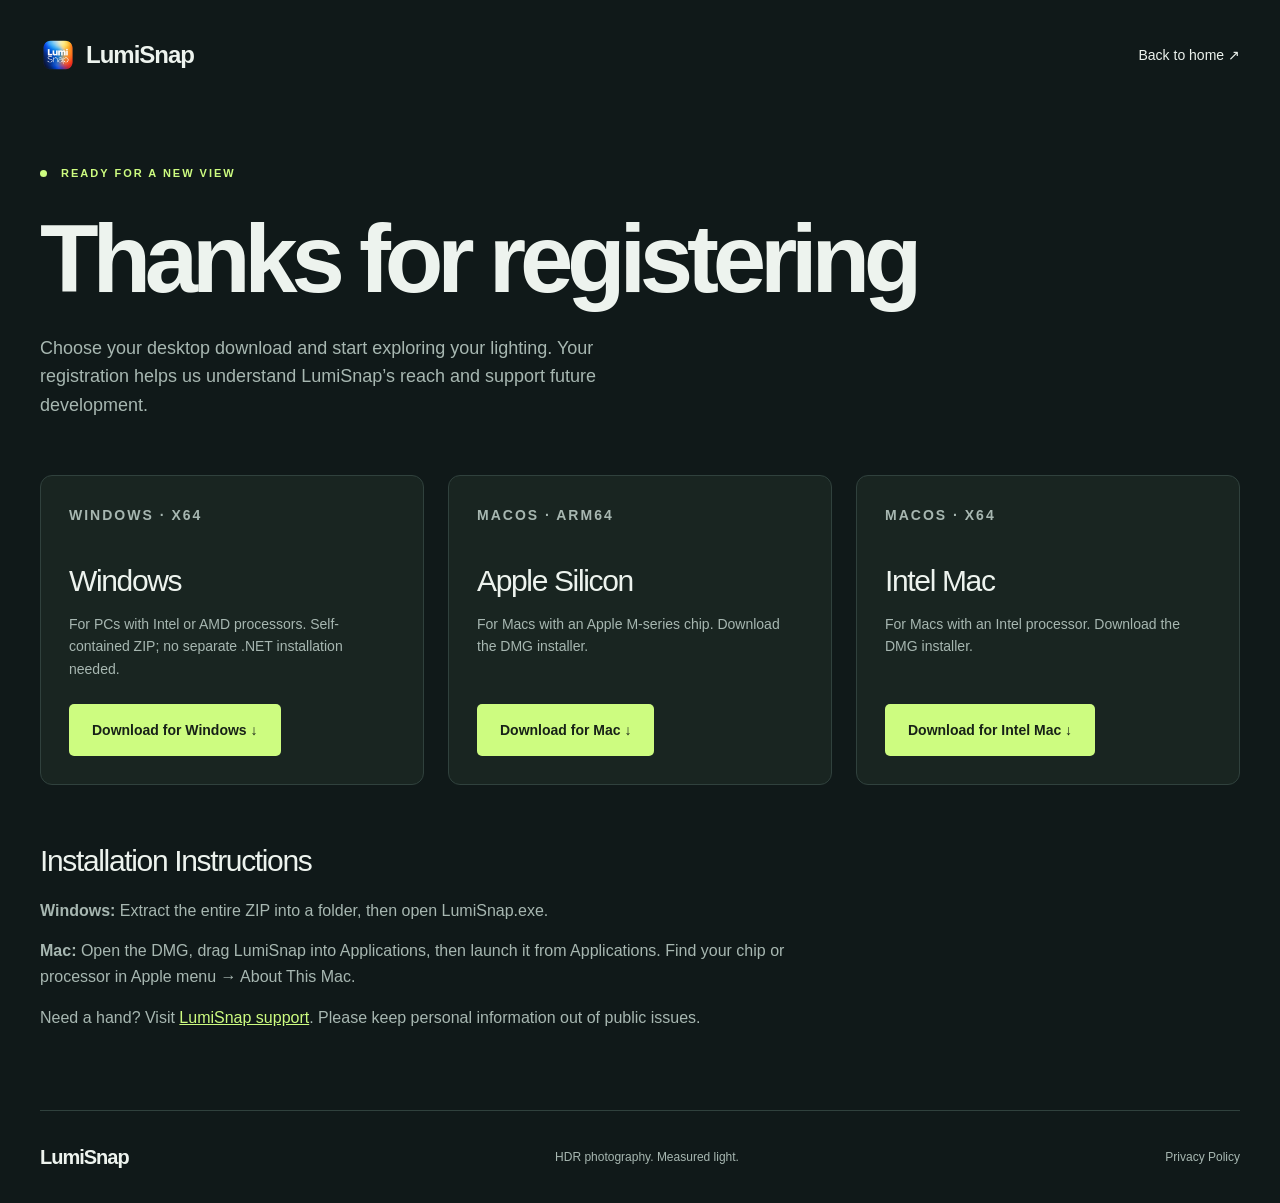
==== download.html @ 951096bb "v 0.1.0" ====
<!doctype html>
<html lang="en">
<head><meta charset="utf-8"><meta name="viewport" content="width=device-width, initial-scale=1"><meta name="robots" content="noindex"><meta name="description" content="Download LumiSnap for Windows and macOS."><title>Download LumiSnap</title><link rel="icon" href="assets/icon.png"><link rel="stylesheet" href="styles.css"><style>
.download-hero{padding-block:55px 35px}.download-hero h1{font-size:clamp(52px,8vw,96px)}.download-hero>p:last-child{max-width:620px;color:var(--muted);font-size:18px}.downloads{display:grid;grid-template-columns:repeat(3,1fr);gap:24px;padding-block:20px 60px}.download-card{border:1px solid var(--line);border-radius:12px;padding:28px;background:#192521;display:flex;flex-direction:column;align-items:start}.download-card h2{font-size:30px;margin:15px 0}.download-card p{color:var(--muted);font-size:14px;margin-bottom:24px}.download-card .button{margin-top:auto;gap:18px}.install{padding-bottom:65px;max-width:800px}.install h2{font-size:30px;margin-bottom:20px}.install p{color:var(--muted);margin-bottom:15px}.install a{color:var(--accent);text-decoration:underline}@media(max-width:850px){.downloads{grid-template-columns:1fr}.download-card{padding:24px}}
</style></head>
<body><header class="wrap"><a class="brand" href="./"><img src="assets/icon.png" alt="" width="36" height="36">LumiSnap</a><nav aria-label="Main navigation"><a href="./">Back to home ↗</a></nav></header>
<main class="wrap"><section class="download-hero"><p class="eyebrow"><span class="status-dot"></span> READY FOR A NEW VIEW</p><h1>Thanks for registering</h1><p>Choose your desktop download and start exploring your lighting. Your registration helps us understand LumiSnap’s reach and support future development.</p></section>
<section class="downloads" aria-label="Desktop downloads">
<article class="download-card"><p class="eyebrow">WINDOWS · X64</p><h2>Windows</h2><p>For PCs with Intel or AMD processors. Self-contained ZIP; no separate .NET installation needed.</p><a class="button" href="installers/V_0_1_0/LumiSnap-0.1.0-win-x64.zip">Download for Windows ↓</a></article>
<article class="download-card"><p class="eyebrow">MACOS · ARM64</p><h2>Apple Silicon</h2><p>For Macs with an Apple M-series chip. Download the DMG installer.</p><a class="button" href="installers/V_0_1_0/LumiSnap-0.1.0-macOS-arm64.dmg">Download for Mac ↓</a></article>
<article class="download-card"><p class="eyebrow">MACOS · X64</p><h2>Intel Mac</h2><p>For Macs with an Intel processor. Download the DMG installer.</p><a class="button" href="installers/V_0_1_0/LumiSnap-0.1.0-macOS-x64.dmg">Download for Intel Mac ↓</a></article>
</section><section class="install"><h2>Installation Instructions</h2><p><strong>Windows:</strong> Extract the entire ZIP into a folder, then open LumiSnap.exe.</p><p><strong>Mac:</strong> Open the DMG, drag LumiSnap into Applications, then launch it from Applications. Find your chip or processor in Apple menu → About This Mac.</p><p>Need a hand? Visit <a href="https://github.com/tkdogan/LumiSnap/issues">LumiSnap support</a>. Please keep personal information out of public issues.</p></section></main>
<footer class="wrap"><a class="brand" href="./">LumiSnap</a><p>HDR photography. Measured light.</p><a href="privacy.html">Privacy Policy</a></footer></body></html>
---- styles.css ----
:root{color-scheme:dark;--bg:#101919;--text:#edf3ee;--muted:#a7b7b1;--line:#30413d;--accent:#cdfc80}*{box-sizing:border-box}html{scroll-behavior:smooth;scroll-padding-top:28px}body{margin:0;background:var(--bg);color:var(--text);font-family:Arial,Helvetica,sans-serif;line-height:1.6}a{color:inherit;text-decoration:none}a:focus-visible{outline:3px solid var(--accent);outline-offset:6px}img{display:block;max-width:100%;height:auto}figure,p,h1,h2,h3{margin:0}.wrap{width:min(1200px,calc(100% - 80px));margin-inline:auto}header{height:110px;display:flex;align-items:center;justify-content:space-between}.brand{display:flex;align-items:center;gap:10px;font-size:24px;font-weight:700;letter-spacing:-1px}.brand img{border-radius:9px}nav{display:flex;align-items:center;gap:34px;font-size:14px}.nav-cta{border:1px solid var(--line);padding:10px 18px;border-radius:30px}.hero{padding-top:66px}.eyebrow{font-size:11px;font-weight:700;letter-spacing:2px;color:var(--accent)}.status-dot{display:inline-block;width:7px;height:7px;border-radius:50%;background:var(--accent);margin-right:9px}h1{font-size:clamp(72px,9.7vw,132px);line-height:.99;letter-spacing:-.065em;margin:28px 0}h1 span{color:var(--accent)}.hero-bottom{display:flex;align-items:center;justify-content:space-between;margin:35px 0 54px}.hero-bottom p{color:var(--muted);font-size:18px}.button{display:inline-flex;gap:32px;align-items:center;justify-content:space-between;background:var(--accent);color:#172117;padding:15px 23px;border-radius:5px;font-size:14px;font-weight:700}.button:hover{background:#e0ffb0}.hero-image{padding:12px 12px 0;background:#202c28;border:1px solid var(--line);border-radius:10px}.hero-image img{border-radius:4px;width:100%}figcaption{color:var(--muted);font-size:12px;padding:15px 0}.hero-image figcaption{display:flex;justify-content:space-between;font-size:10px;letter-spacing:1.4px}.platform-strip{display:flex;justify-content:space-between;padding-block:28px;border-bottom:1px solid var(--line);color:var(--muted);font-size:13px}.platform-strip p{color:var(--text)}.platform-strip b{margin:0 18px;color:var(--accent)}.section{padding-block:110px}h2{font-size:clamp(40px,5.2vw,66px);line-height:1.08;letter-spacing:-.045em;font-weight:500}.section-heading{display:grid;grid-template-columns:1fr 2fr;gap:24px}.section-heading .eyebrow{grid-column:1/-1}.section-heading h2{grid-column:1}.section-heading{grid-template-columns:1.4fr 1fr}.section-heading>p:last-child{font-size:17px;color:var(--muted);max-width:390px;align-self:end;justify-self:end}.features{display:grid;grid-template-columns:repeat(3,1fr);gap:40px;margin:60px 0 45px}.features article{border-top:1px solid var(--line);padding-top:20px}.features article>span{font-size:12px;color:var(--accent)}h3{font-size:21px;letter-spacing:-.5px;margin:12px 0}.features p,.steps p{color:var(--muted);font-size:15px}.screenshot-grid{display:grid;grid-template-columns:1fr 1fr;gap:24px}.screenshot-grid img{border:1px solid var(--line);border-radius:6px}.mobile-section{background:#d9e2d6;color:#16251e;padding:90px 0}.mobile-layout{display:grid;grid-template-columns:1fr 1fr;gap:90px;align-items:center}.mobile-copy{max-width:490px}.mobile-copy .eyebrow{color:#466139}.mobile-copy h2{margin:23px 0}.mobile-copy>p:not(.eyebrow){color:#46584a}.mobile-copy ul{list-style:none;padding:0;margin:30px 0}.mobile-copy li{border-bottom:1px solid #b6c6b4;padding:13px 0;font-size:14px}.mobile-copy li:before{content:'↗';margin-right:14px;color:#456235}.text-link{font-size:14px;font-weight:700;border-bottom:1px solid;padding-bottom:5px}.mobile-copy .fine{font-size:11px;margin-top:28px;max-width:360px}.phone{max-width:285px;justify-self:center;padding:7px;background:#050505;border-radius:39px;box-shadow:0 30px 60px #182b1d30;transform:rotate(3deg)}.phone img{border-radius:33px}.workflow h2{margin:25px 0 50px}.steps{display:grid;grid-template-columns:repeat(3,1fr);gap:45px}.steps article{border-top:1px solid var(--line);padding-top:23px}.steps span{font-size:11px;letter-spacing:1.5px;color:var(--accent)}.get-section{border-top:1px solid var(--line);padding-block:65px 90px;display:grid;grid-template-columns:1fr 1fr;gap:40px}.get-section h2{margin-top:25px}.availability{display:grid;gap:25px}.availability article{border-bottom:1px solid var(--line);padding-bottom:22px}.availability p{font-size:14px;color:var(--muted)}.availability .release-note{font-size:12px;margin-top:13px;color:var(--accent)}.availability .button{margin-top:16px}.secondary{background:transparent;border:1px solid var(--accent);color:var(--accent)}footer{border-top:1px solid var(--line);display:flex;align-items:center;justify-content:space-between;padding-block:30px;color:var(--muted);font-size:12px}footer .brand{font-size:20px;color:var(--text)}[hidden]{display:none!important}@media(max-width:700px){.wrap{width:calc(100% - 36px)}header{height:85px}nav{gap:16px;font-size:12px}.nav-cta{padding:8px 10px}.brand{font-size:20px}.brand img{width:28px;height:28px}.hero{padding-top:40px}h1{font-size:clamp(60px,13vw,90px)}.hero-bottom{display:block;margin-bottom:30px}.hero-bottom p{font-size:16px;margin-bottom:24px}.hero-image{padding:5px 5px 0}.hero-image figcaption{font-size:8px;letter-spacing:0;gap:12px}.platform-strip{display:block;font-size:12px}.platform-strip p{margin-top:8px}.platform-strip b{margin:0 10px}.section{padding-block:65px}.section-heading,.features,.screenshot-grid,.mobile-layout,.steps,.get-section{grid-template-columns:1fr}.section-heading>p:last-child{justify-self:start}.features{gap:25px;margin-top:36px}.mobile-section{padding-block:60px}.mobile-layout{gap:45px}.phone{max-width:245px}.steps{gap:28px}.get-section{padding-block:50px;gap:30px}footer{flex-wrap:wrap;gap:15px}footer p{display:none}}@media(prefers-reduced-motion:reduce){html{scroll-behavior:auto}}
@media(max-width:450px){header{height:auto;min-height:110px;flex-wrap:wrap;gap:14px;padding-block:18px}header nav{width:100%;justify-content:space-between}.hero{padding-top:26px}}
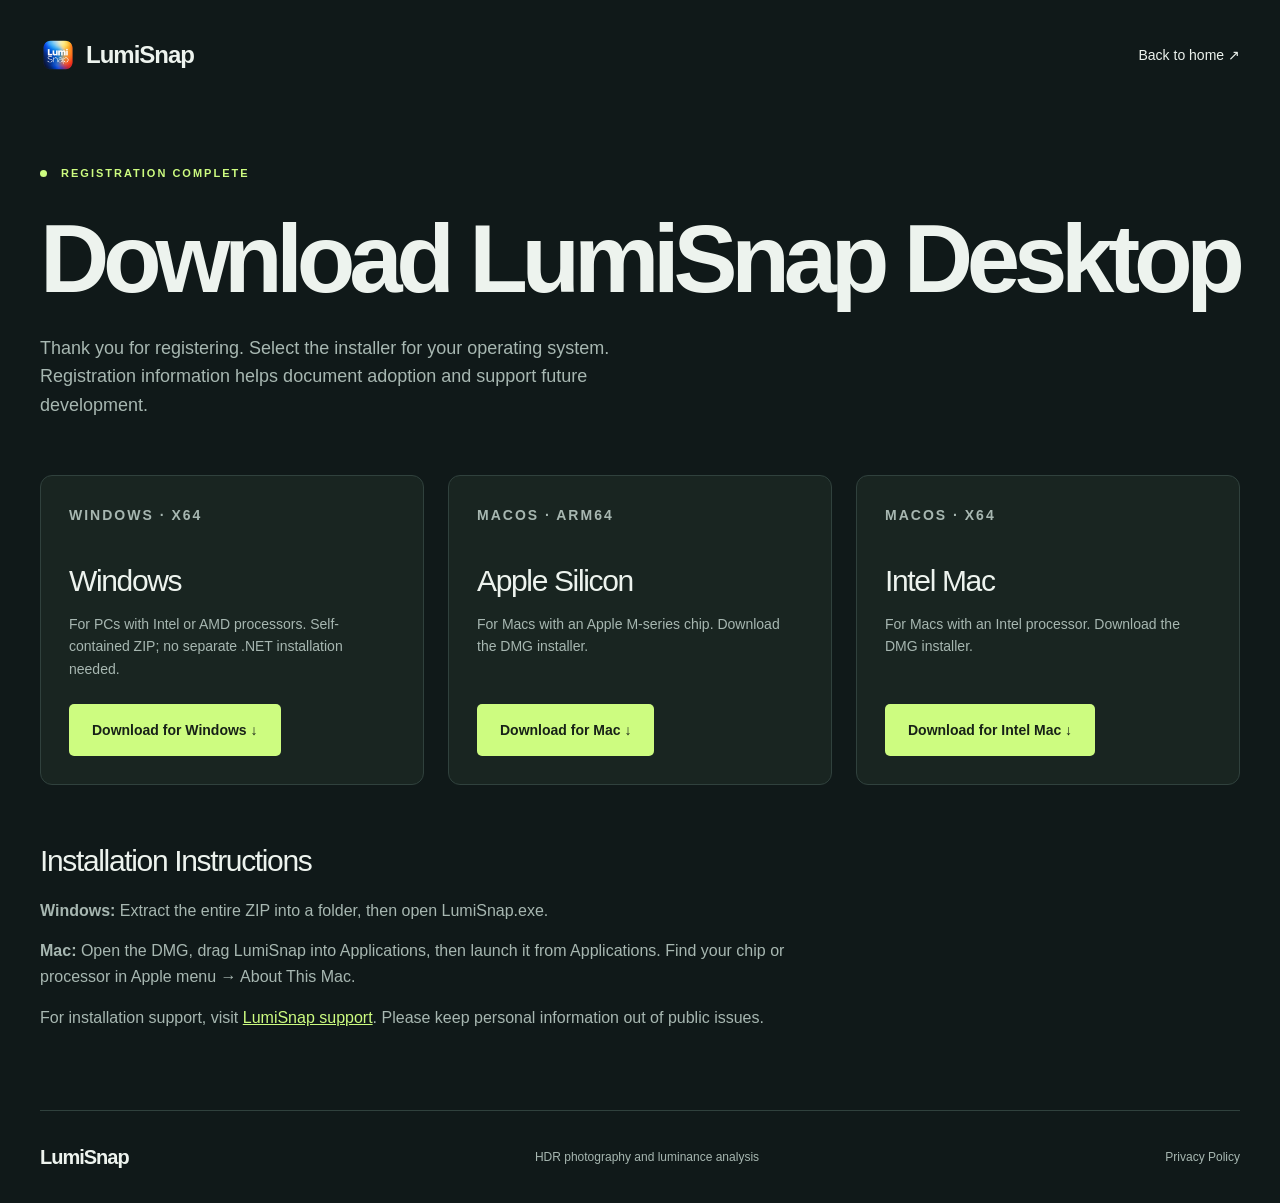
==== commit d1941439: "updated headlines and 2 new examples taken with phone" ====
--- a/download.html
+++ b/download.html
@@ -4,10 +4,10 @@
 .download-hero{padding-block:55px 35px}.download-hero h1{font-size:clamp(52px,8vw,96px)}.download-hero>p:last-child{max-width:620px;color:var(--muted);font-size:18px}.downloads{display:grid;grid-template-columns:repeat(3,1fr);gap:24px;padding-block:20px 60px}.download-card{border:1px solid var(--line);border-radius:12px;padding:28px;background:#192521;display:flex;flex-direction:column;align-items:start}.download-card h2{font-size:30px;margin:15px 0}.download-card p{color:var(--muted);font-size:14px;margin-bottom:24px}.download-card .button{margin-top:auto;gap:18px}.install{padding-bottom:65px;max-width:800px}.install h2{font-size:30px;margin-bottom:20px}.install p{color:var(--muted);margin-bottom:15px}.install a{color:var(--accent);text-decoration:underline}@media(max-width:850px){.downloads{grid-template-columns:1fr}.download-card{padding:24px}}
 </style></head>
 <body><header class="wrap"><a class="brand" href="./"><img src="assets/icon.png" alt="" width="36" height="36">LumiSnap</a><nav aria-label="Main navigation"><a href="./">Back to home ↗</a></nav></header>
-<main class="wrap"><section class="download-hero"><p class="eyebrow"><span class="status-dot"></span> READY FOR A NEW VIEW</p><h1>Thanks for registering</h1><p>Choose your desktop download and start exploring your lighting. Your registration helps us understand LumiSnap’s reach and support future development.</p></section>
+<main class="wrap"><section class="download-hero"><p class="eyebrow"><span class="status-dot"></span> REGISTRATION COMPLETE</p><h1>Download LumiSnap Desktop</h1><p>Thank you for registering. Select the installer for your operating system. Registration information helps document adoption and support future development.</p></section>
 <section class="downloads" aria-label="Desktop downloads">
 <article class="download-card"><p class="eyebrow">WINDOWS · X64</p><h2>Windows</h2><p>For PCs with Intel or AMD processors. Self-contained ZIP; no separate .NET installation needed.</p><a class="button" href="installers/V_0_1_0/LumiSnap-0.1.0-win-x64.zip">Download for Windows ↓</a></article>
 <article class="download-card"><p class="eyebrow">MACOS · ARM64</p><h2>Apple Silicon</h2><p>For Macs with an Apple M-series chip. Download the DMG installer.</p><a class="button" href="installers/V_0_1_0/LumiSnap-0.1.0-macOS-arm64.dmg">Download for Mac ↓</a></article>
 <article class="download-card"><p class="eyebrow">MACOS · X64</p><h2>Intel Mac</h2><p>For Macs with an Intel processor. Download the DMG installer.</p><a class="button" href="installers/V_0_1_0/LumiSnap-0.1.0-macOS-x64.dmg">Download for Intel Mac ↓</a></article>
-</section><section class="install"><h2>Installation Instructions</h2><p><strong>Windows:</strong> Extract the entire ZIP into a folder, then open LumiSnap.exe.</p><p><strong>Mac:</strong> Open the DMG, drag LumiSnap into Applications, then launch it from Applications. Find your chip or processor in Apple menu → About This Mac.</p><p>Need a hand? Visit <a href="https://github.com/tkdogan/LumiSnap/issues">LumiSnap support</a>. Please keep personal information out of public issues.</p></section></main>
-<footer class="wrap"><a class="brand" href="./">LumiSnap</a><p>HDR photography. Measured light.</p><a href="privacy.html">Privacy Policy</a></footer></body></html>
+</section><section class="install"><h2>Installation Instructions</h2><p><strong>Windows:</strong> Extract the entire ZIP into a folder, then open LumiSnap.exe.</p><p><strong>Mac:</strong> Open the DMG, drag LumiSnap into Applications, then launch it from Applications. Find your chip or processor in Apple menu → About This Mac.</p><p>For installation support, visit <a href="https://github.com/tkdogan/LumiSnap/issues">LumiSnap support</a>. Please keep personal information out of public issues.</p></section></main>
+<footer class="wrap"><a class="brand" href="./">LumiSnap</a><p>HDR photography and luminance analysis</p><a href="privacy.html">Privacy Policy</a></footer></body></html>
--- a/styles.css
+++ b/styles.css
@@ -1,2 +1,5 @@
 :root{color-scheme:dark;--bg:#101919;--text:#edf3ee;--muted:#a7b7b1;--line:#30413d;--accent:#cdfc80}*{box-sizing:border-box}html{scroll-behavior:smooth;scroll-padding-top:28px}body{margin:0;background:var(--bg);color:var(--text);font-family:Arial,Helvetica,sans-serif;line-height:1.6}a{color:inherit;text-decoration:none}a:focus-visible{outline:3px solid var(--accent);outline-offset:6px}img{display:block;max-width:100%;height:auto}figure,p,h1,h2,h3{margin:0}.wrap{width:min(1200px,calc(100% - 80px));margin-inline:auto}header{height:110px;display:flex;align-items:center;justify-content:space-between}.brand{display:flex;align-items:center;gap:10px;font-size:24px;font-weight:700;letter-spacing:-1px}.brand img{border-radius:9px}nav{display:flex;align-items:center;gap:34px;font-size:14px}.nav-cta{border:1px solid var(--line);padding:10px 18px;border-radius:30px}.hero{padding-top:66px}.eyebrow{font-size:11px;font-weight:700;letter-spacing:2px;color:var(--accent)}.status-dot{display:inline-block;width:7px;height:7px;border-radius:50%;background:var(--accent);margin-right:9px}h1{font-size:clamp(72px,9.7vw,132px);line-height:.99;letter-spacing:-.065em;margin:28px 0}h1 span{color:var(--accent)}.hero-bottom{display:flex;align-items:center;justify-content:space-between;margin:35px 0 54px}.hero-bottom p{color:var(--muted);font-size:18px}.button{display:inline-flex;gap:32px;align-items:center;justify-content:space-between;background:var(--accent);color:#172117;padding:15px 23px;border-radius:5px;font-size:14px;font-weight:700}.button:hover{background:#e0ffb0}.hero-image{padding:12px 12px 0;background:#202c28;border:1px solid var(--line);border-radius:10px}.hero-image img{border-radius:4px;width:100%}figcaption{color:var(--muted);font-size:12px;padding:15px 0}.hero-image figcaption{display:flex;justify-content:space-between;font-size:10px;letter-spacing:1.4px}.platform-strip{display:flex;justify-content:space-between;padding-block:28px;border-bottom:1px solid var(--line);color:var(--muted);font-size:13px}.platform-strip p{color:var(--text)}.platform-strip b{margin:0 18px;color:var(--accent)}.section{padding-block:110px}h2{font-size:clamp(40px,5.2vw,66px);line-height:1.08;letter-spacing:-.045em;font-weight:500}.section-heading{display:grid;grid-template-columns:1fr 2fr;gap:24px}.section-heading .eyebrow{grid-column:1/-1}.section-heading h2{grid-column:1}.section-heading{grid-template-columns:1.4fr 1fr}.section-heading>p:last-child{font-size:17px;color:var(--muted);max-width:390px;align-self:end;justify-self:end}.features{display:grid;grid-template-columns:repeat(3,1fr);gap:40px;margin:60px 0 45px}.features article{border-top:1px solid var(--line);padding-top:20px}.features article>span{font-size:12px;color:var(--accent)}h3{font-size:21px;letter-spacing:-.5px;margin:12px 0}.features p,.steps p{color:var(--muted);font-size:15px}.screenshot-grid{display:grid;grid-template-columns:1fr 1fr;gap:24px}.screenshot-grid img{border:1px solid var(--line);border-radius:6px}.mobile-section{background:#d9e2d6;color:#16251e;padding:90px 0}.mobile-layout{display:grid;grid-template-columns:1fr 1fr;gap:90px;align-items:center}.mobile-copy{max-width:490px}.mobile-copy .eyebrow{color:#466139}.mobile-copy h2{margin:23px 0}.mobile-copy>p:not(.eyebrow){color:#46584a}.mobile-copy ul{list-style:none;padding:0;margin:30px 0}.mobile-copy li{border-bottom:1px solid #b6c6b4;padding:13px 0;font-size:14px}.mobile-copy li:before{content:'↗';margin-right:14px;color:#456235}.text-link{font-size:14px;font-weight:700;border-bottom:1px solid;padding-bottom:5px}.mobile-copy .fine{font-size:11px;margin-top:28px;max-width:360px}.phone{max-width:285px;justify-self:center;padding:7px;background:#050505;border-radius:39px;box-shadow:0 30px 60px #182b1d30;transform:rotate(3deg)}.phone img{border-radius:33px}.workflow h2{margin:25px 0 50px}.steps{display:grid;grid-template-columns:repeat(3,1fr);gap:45px}.steps article{border-top:1px solid var(--line);padding-top:23px}.steps span{font-size:11px;letter-spacing:1.5px;color:var(--accent)}.get-section{border-top:1px solid var(--line);padding-block:65px 90px;display:grid;grid-template-columns:1fr 1fr;gap:40px}.get-section h2{margin-top:25px}.availability{display:grid;gap:25px}.availability article{border-bottom:1px solid var(--line);padding-bottom:22px}.availability p{font-size:14px;color:var(--muted)}.availability .release-note{font-size:12px;margin-top:13px;color:var(--accent)}.availability .button{margin-top:16px}.secondary{background:transparent;border:1px solid var(--accent);color:var(--accent)}footer{border-top:1px solid var(--line);display:flex;align-items:center;justify-content:space-between;padding-block:30px;color:var(--muted);font-size:12px}footer .brand{font-size:20px;color:var(--text)}[hidden]{display:none!important}@media(max-width:700px){.wrap{width:calc(100% - 36px)}header{height:85px}nav{gap:16px;font-size:12px}.nav-cta{padding:8px 10px}.brand{font-size:20px}.brand img{width:28px;height:28px}.hero{padding-top:40px}h1{font-size:clamp(60px,13vw,90px)}.hero-bottom{display:block;margin-bottom:30px}.hero-bottom p{font-size:16px;margin-bottom:24px}.hero-image{padding:5px 5px 0}.hero-image figcaption{font-size:8px;letter-spacing:0;gap:12px}.platform-strip{display:block;font-size:12px}.platform-strip p{margin-top:8px}.platform-strip b{margin:0 10px}.section{padding-block:65px}.section-heading,.features,.screenshot-grid,.mobile-layout,.steps,.get-section{grid-template-columns:1fr}.section-heading>p:last-child{justify-self:start}.features{gap:25px;margin-top:36px}.mobile-section{padding-block:60px}.mobile-layout{gap:45px}.phone{max-width:245px}.steps{gap:28px}.get-section{padding-block:50px;gap:30px}footer{flex-wrap:wrap;gap:15px}footer p{display:none}}@media(prefers-reduced-motion:reduce){html{scroll-behavior:auto}}
 @media(max-width:450px){header{height:auto;min-height:110px;flex-wrap:wrap;gap:14px;padding-block:18px}header nav{width:100%;justify-content:space-between}.hero{padding-top:26px}}
+.teaching-section{display:grid;grid-template-columns:1.3fr 1fr;gap:90px;padding-block:70px;border-bottom:1px solid var(--line);align-items:center}.teaching-section h2{font-size:clamp(36px,4.5vw,54px);margin-block:22px}.teaching-section>div>p:last-child{color:var(--muted);font-size:17px;max-width:550px}.teaching-section strong{color:var(--text);font-weight:500}.author-card{padding:28px 32px;border:1px solid var(--line);border-radius:8px;background:#19251f}.author-card h3{font-size:29px;margin:15px 0 6px}.author-card p:not(.eyebrow){color:var(--muted);font-size:14px;margin-bottom:20px}.author-card .author-role{color:var(--text)!important}.author-card .text-link{color:var(--accent);font-size:13px}.learn-section{border-top:1px solid var(--line);display:grid;grid-template-columns:1fr 1.15fr;gap:60px;align-items:center;padding-block:75px}.learn-section h2{font-size:clamp(38px,4.5vw,56px);margin:22px 0}.learn-copy>p:not(.eyebrow){color:var(--muted);font-size:16px}.learn-copy ul{list-style:none;margin:24px 0;padding:0;color:var(--text);font-size:14px}.learn-copy li{margin-block:9px}.learn-copy li:before{content:'↗';color:var(--accent);margin-right:12px}.learn-copy .learn-reference{font-size:12px!important;margin-top:20px;max-width:390px}.learn-section figure img{border-radius:6px;border:1px solid #b8c9ba}.learn-section figcaption{font-size:12px}@media(max-width:850px){.teaching-section{gap:35px}.learn-section{gap:35px}}@media(max-width:700px){.teaching-section,.learn-section{grid-template-columns:1fr;gap:30px;padding-block:50px}.teaching-section h2{font-size:40px}.author-card{padding:24px}.learn-section h2{font-size:40px}}
+.hero-bottom{gap:32px}.hero-bottom p{max-width:640px}.hero-bottom .button{flex-shrink:0}.workflow h2{margin-bottom:24px}.workflow-intro{max-width:720px;color:var(--muted);font-size:17px;margin-bottom:45px}
+@media(max-width:700px){.hero h1{font-size:clamp(48px,13vw,90px)}}
